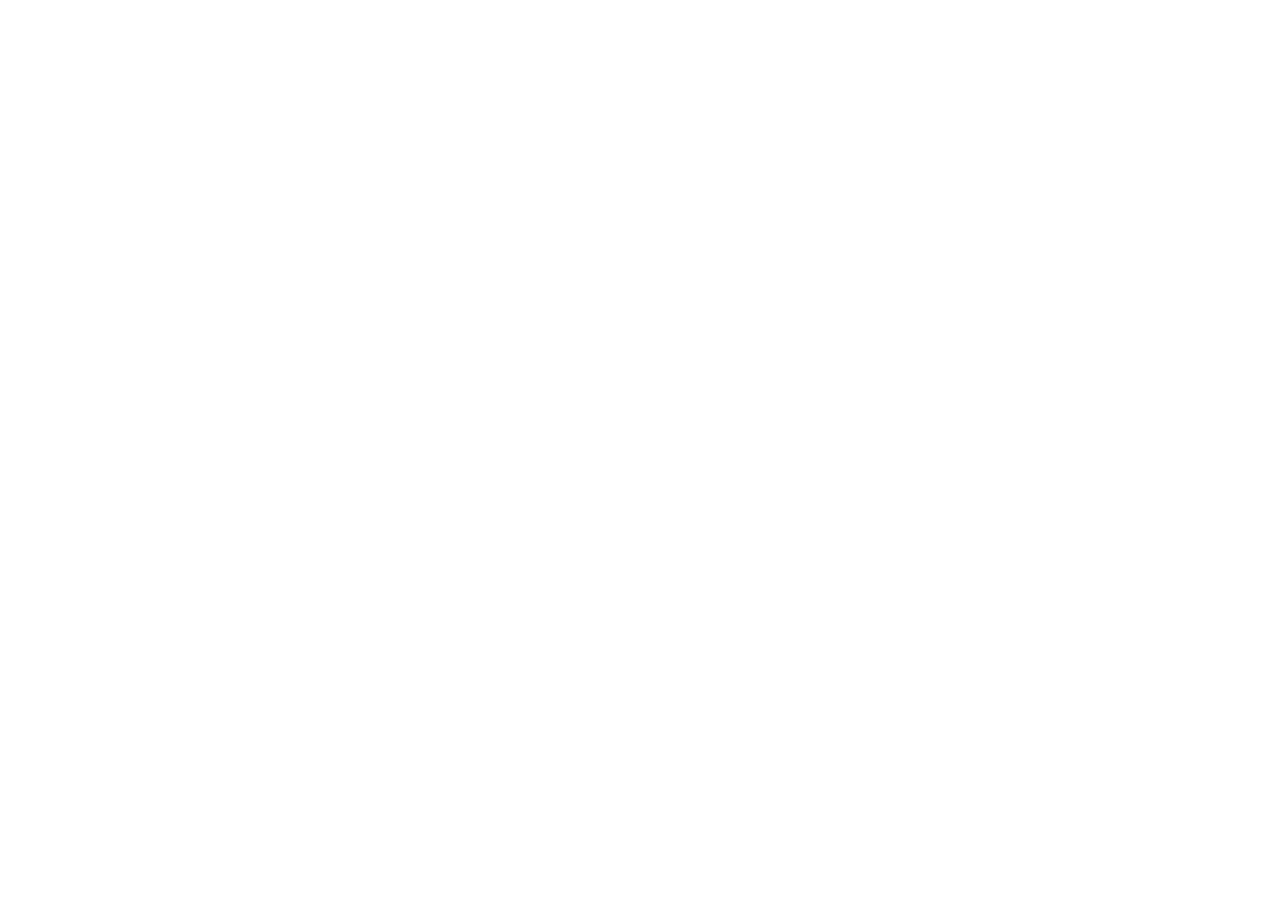
==== about.html @ 393b021d "Initial Commit" ====
<!DOCTYPE html>
<html lang="en">

<head>
    <meta charset="UTF-8">
    <meta name="viewport" content="width=device-width, initial-scale=1.0">
    <title>About</title>
    <link rel="stylesheet" href="css/reset.css">
    <link href="https://cdn.jsdelivr.net/npm/bootstrap@5.3.8/dist/css/bootstrap.min.css" rel="stylesheet"
        integrity="sha384-sRIl4kxILFvY47J16cr9ZwB07vP4J8+LH7qKQnuqkuIAvNWLzeN8tE5YBujZqJLB" crossorigin="anonymous">
    <link rel="stylesheet" href="css/main.css">
</head>

<body>

</body>

<script src="https://cdn.jsdelivr.net/npm/bootstrap@5.3.8/dist/js/bootstrap.bundle.min.js"
    integrity="sha384-FKyoEForCGlyvwx9Hj09JcYn3nv7wiPVlz7YYwJrWVcXK/BmnVDxM+D2scQbITxI"
    crossorigin="anonymous">
</script>

</html>
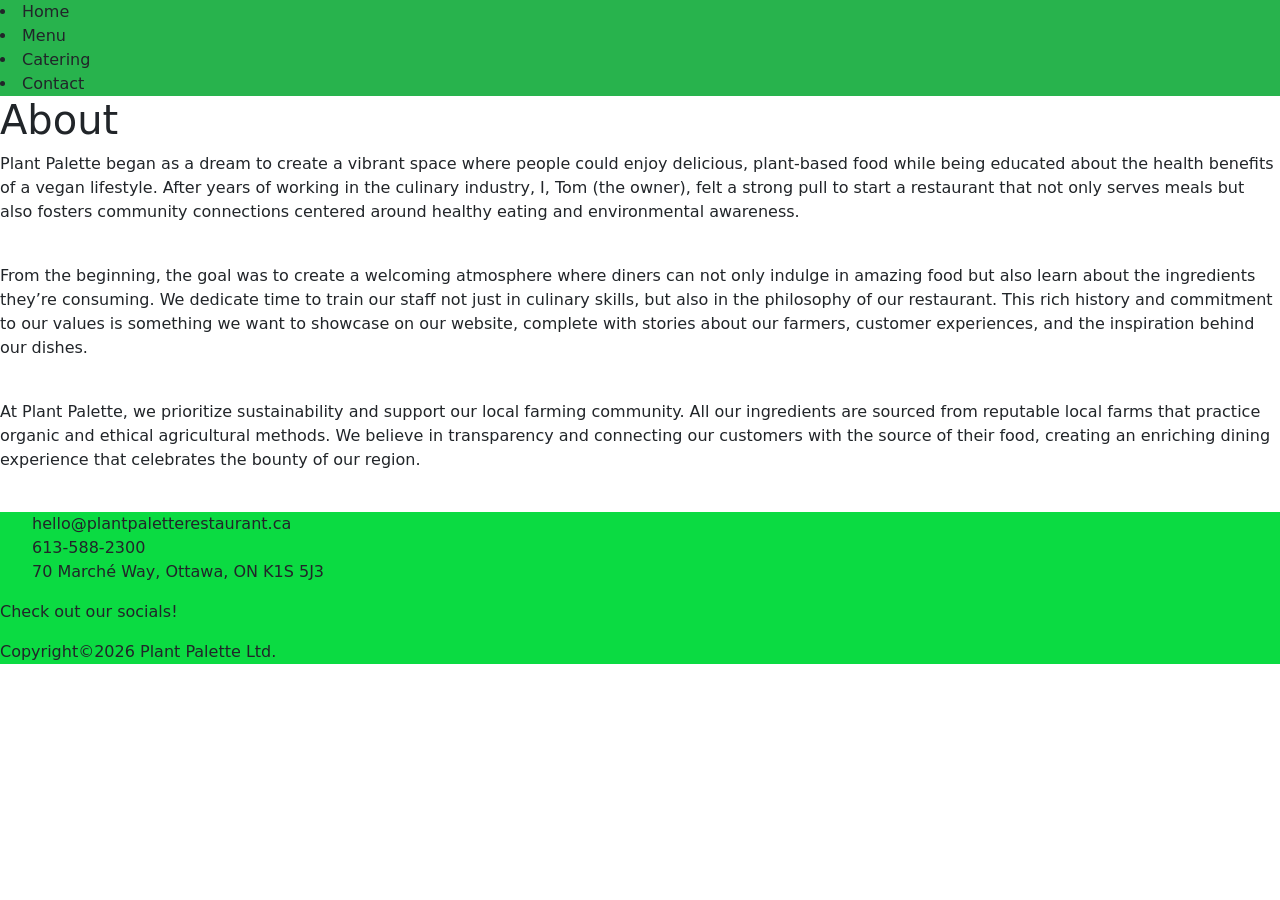
==== commit 25c29b80: "Ugh" ====
--- a/about.html
+++ b/about.html
@@ -12,12 +12,111 @@
 </head>
 
 <body>
+    <header>
+        <div>
 
+        </div>
+
+        <nav>
+            <li>Home</li>
+            <li>Menu</li>
+            <li>Catering</li>
+            <li>Contact</li>
+        </nav>
+    </header>
+
+    <main>
+        <section id="top-banner">
+            <h1>About</h1>
+        </section>
+
+        <section id="history">
+            <div>
+                <div>
+                    <p>
+                        Plant Palette began as a dream to create a vibrant space where people could enjoy delicious,
+                        plant-based food while being educated about the health benefits of a vegan lifestyle. After
+                        years of
+                        working in the culinary industry, I, Tom (the owner), felt a strong pull to start a restaurant
+                        that
+                        not only serves meals but also fosters community connections centered around healthy eating and
+                        environmental awareness.
+                    </p>
+                </div>
+
+                <div>
+                    <img src="" alt="">
+                </div>
+            </div>
+        </section>
+
+        <section id="mission">
+            <div>
+                <div>
+                    <p>
+                        From the beginning, the goal was to create a welcoming atmosphere where diners can not only
+                        indulge
+                        in amazing food but also learn about the ingredients they’re consuming. We dedicate time to
+                        train
+                        our staff not just in culinary skills, but also in the philosophy of our restaurant. This rich
+                        history and commitment to our values is something we want to showcase on our website, complete
+                        with
+                        stories about our farmers, customer experiences, and the inspiration behind our dishes.
+                    </p>
+                </div>
+
+                <div>
+                    <img src="" alt="">
+                </div>
+            </div>
+        </section>
+
+        <section id="sourcing">
+            <div>
+                <div>
+                    <p>
+                        At Plant Palette, we prioritize sustainability and support our local farming community. All our
+                        ingredients are sourced from reputable local farms that practice organic and ethical
+                        agricultural
+                        methods. We believe in transparency and connecting our customers with the source of their food,
+                        creating an enriching dining experience that celebrates the bounty of our region.
+                    </p>
+                </div>
+
+                <div>
+                    <img src="" alt="">
+                </div>
+            </div>
+        </section>
+    </main>
+
+    <footer>
+        <div>
+            <div>
+                <ul>
+                    <li>hello@plantpaletterestaurant.ca</li>
+                    <li>613-588-2300</li>
+                    <li>70 Marché Way, Ottawa, ON K1S 5J3</li>
+                </ul>
+            </div>
+
+            <div>
+                <p>Check out our socials!</p>
+
+                <div>
+
+                </div>
+            </div>
+
+            <div>
+                <p>Copyright©2026 Plant Palette Ltd.</p>
+            </div>
+        </div>
+    </footer>
 </body>
 
 <script src="https://cdn.jsdelivr.net/npm/bootstrap@5.3.8/dist/js/bootstrap.bundle.min.js"
-    integrity="sha384-FKyoEForCGlyvwx9Hj09JcYn3nv7wiPVlz7YYwJrWVcXK/BmnVDxM+D2scQbITxI"
-    crossorigin="anonymous">
-</script>
+    integrity="sha384-FKyoEForCGlyvwx9Hj09JcYn3nv7wiPVlz7YYwJrWVcXK/BmnVDxM+D2scQbITxI" crossorigin="anonymous">
+    </script>
 
 </html>
--- a/css/main.css
+++ b/css/main.css
@@ -0,0 +1,16 @@
+:root{
+    --light-green: #0BDB42;
+    --dark-green: #28B34D;
+}
+
+img{
+    width: 100%;
+}
+
+header, footer{
+    background-color: var(--light-green);
+}
+
+nav{
+    background-color: var(--dark-green);
+}
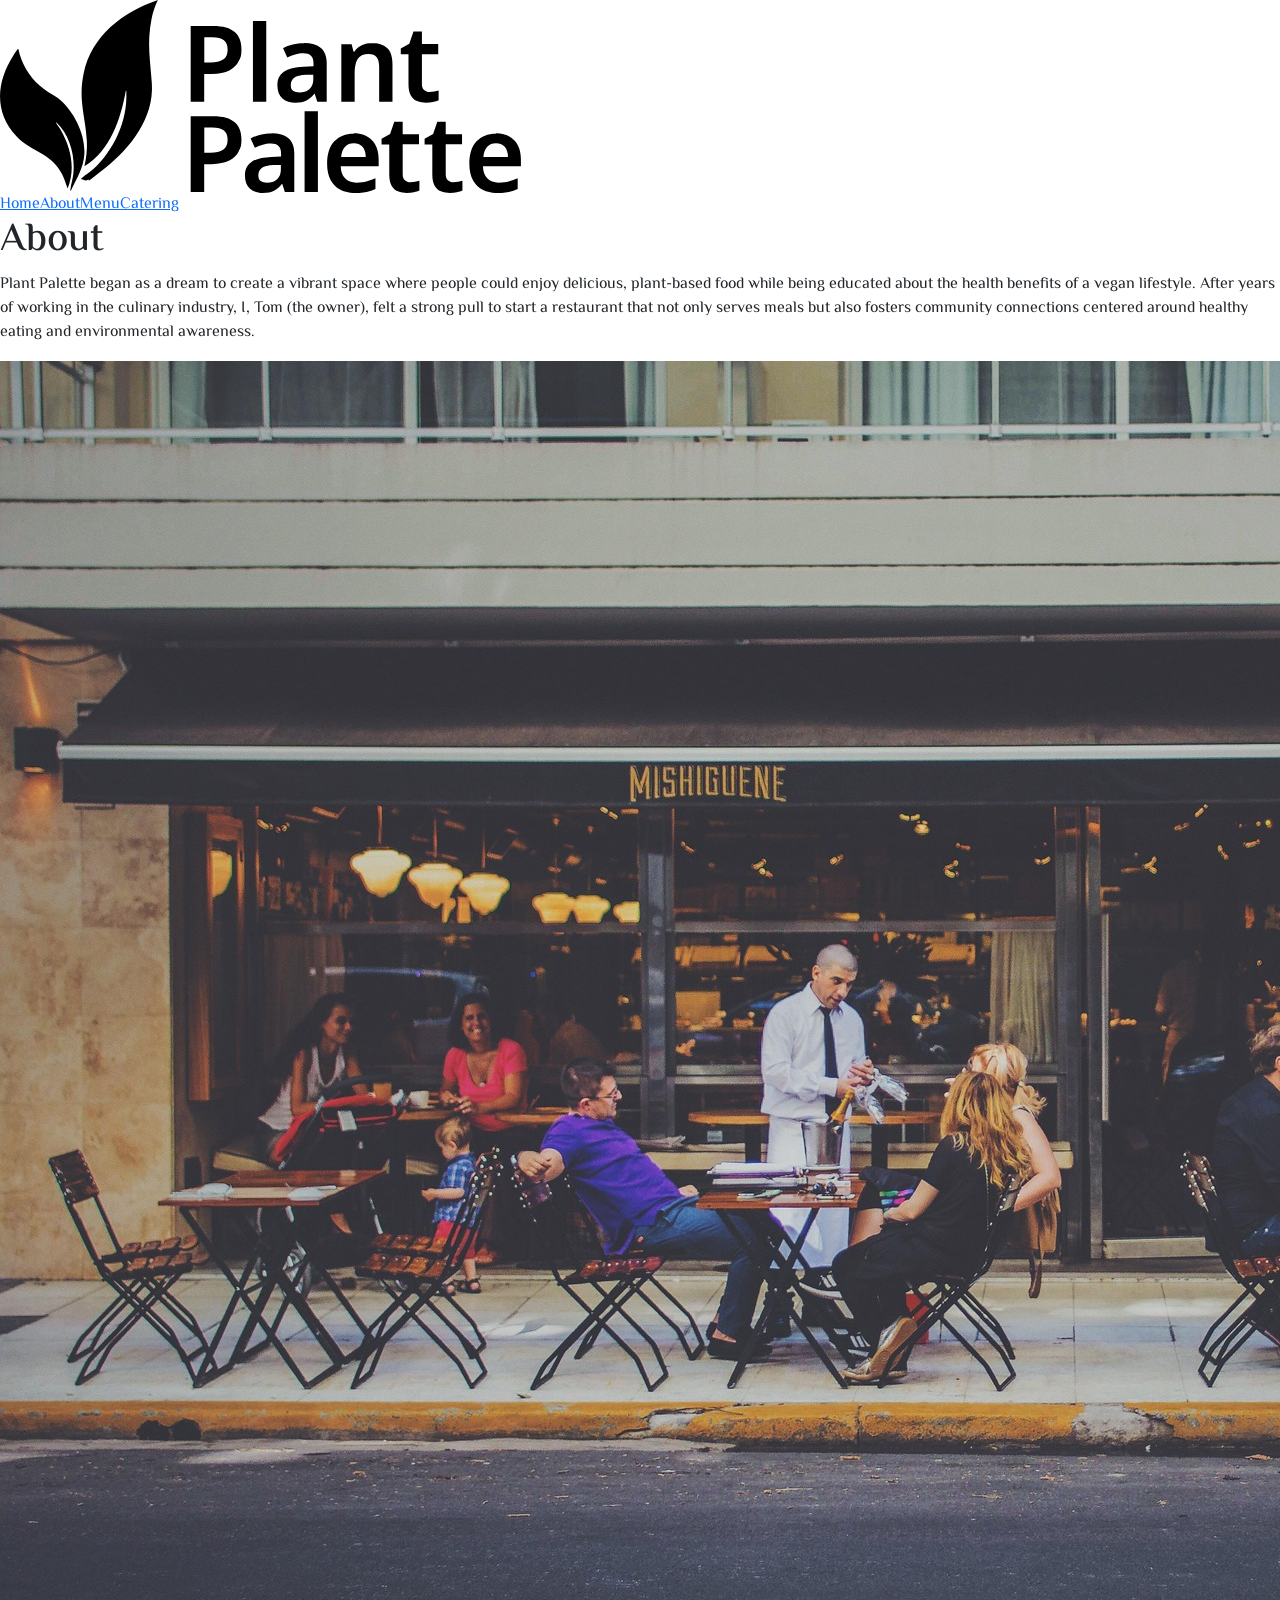
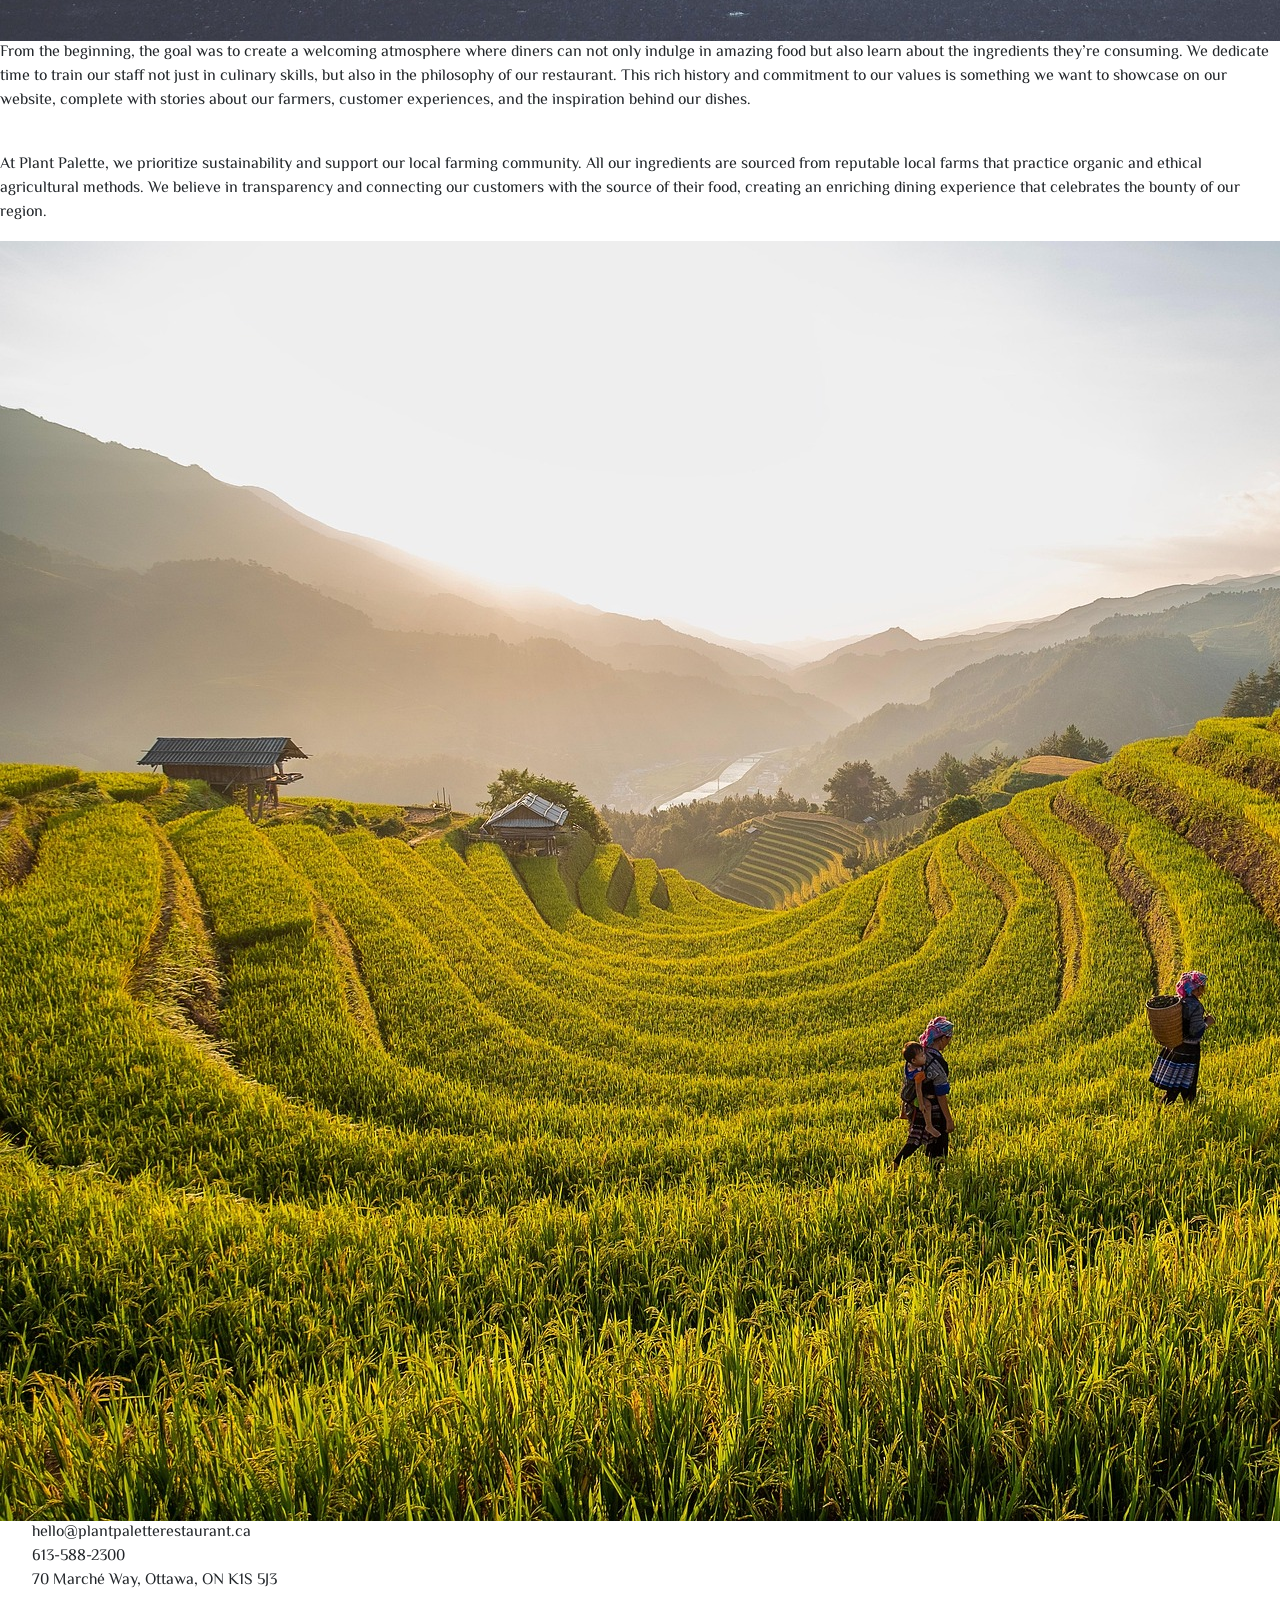
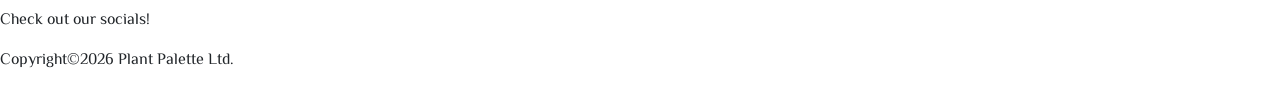
==== commit e3db9634: "Removed all CSS/Bootstrap. Was probably crap anyways" ====
--- a/about.html
+++ b/about.html
@@ -2,6 +2,9 @@
 <html lang="en">
 
 <head>
+    <link rel="preconnect" href="https://fonts.googleapis.com">
+    <link rel="preconnect" href="https://fonts.gstatic.com" crossorigin>
+    <link href="https://fonts.googleapis.com/css2?family=El+Messiri:wght@400..700&display=swap" rel="stylesheet">
     <meta charset="UTF-8">
     <meta name="viewport" content="width=device-width, initial-scale=1.0">
     <title>About</title>
@@ -14,14 +17,14 @@
 <body>
     <header>
         <div>
-
+            <img src="images/logo-plant-palette.svg" alt="">
         </div>
 
-        <nav>
-            <li>Home</li>
-            <li>Menu</li>
-            <li>Catering</li>
-            <li>Contact</li>
+        <nav class="nav">
+            <a href="index.html">Home</a>
+            <a href="about.html">About</a>
+            <a href="menu.html">Menu</a>
+            <a href="menu.html">Catering</a>
         </nav>
     </header>
 
@@ -45,7 +48,7 @@
                 </div>
 
                 <div>
-                    <img src="" alt="">
+                    <img src="images/pexels-outdoor-dining-1846137_1920.jpg" alt="">
                 </div>
             </div>
         </section>
@@ -66,7 +69,7 @@
                 </div>
 
                 <div>
-                    <img src="" alt="">
+                    <img src="images/yamu_jay-friends-selfie-9129598.jpg" alt="">
                 </div>
             </div>
         </section>
@@ -84,7 +87,7 @@
                 </div>
 
                 <div>
-                    <img src="" alt="">
+                    <img src="images/tieubaotruong-chilli-9202873_1920.jpg" alt="">
                 </div>
             </div>
         </section>
--- a/css/main.css
+++ b/css/main.css
@@ -1,16 +1,6 @@
-:root{
+:root {
     --light-green: #0BDB42;
     --dark-green: #28B34D;
-}
 
-img{
-    width: 100%;
-}
-
-header, footer{
-    background-color: var(--light-green);
-}
-
-nav{
-    background-color: var(--dark-green);
+    --bs-body-font-family: "El Messiri", sans-serif;
 }
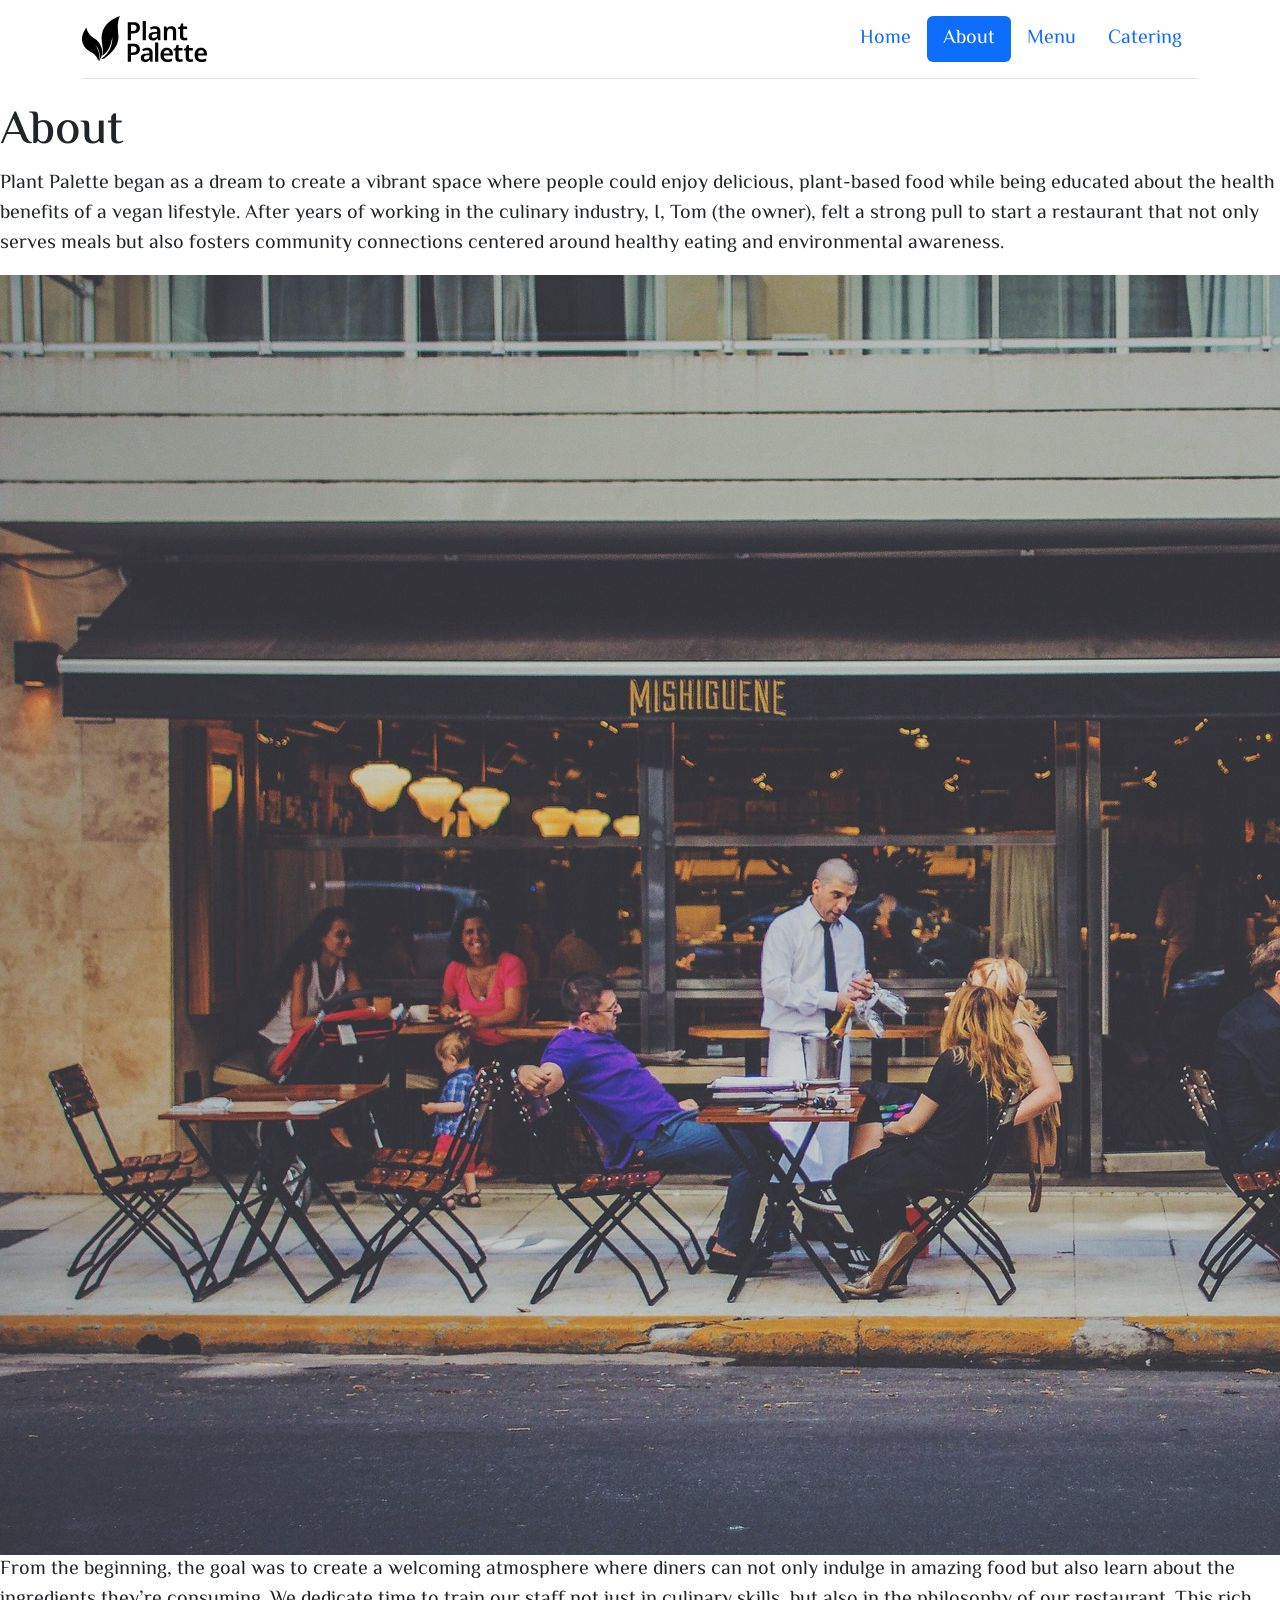
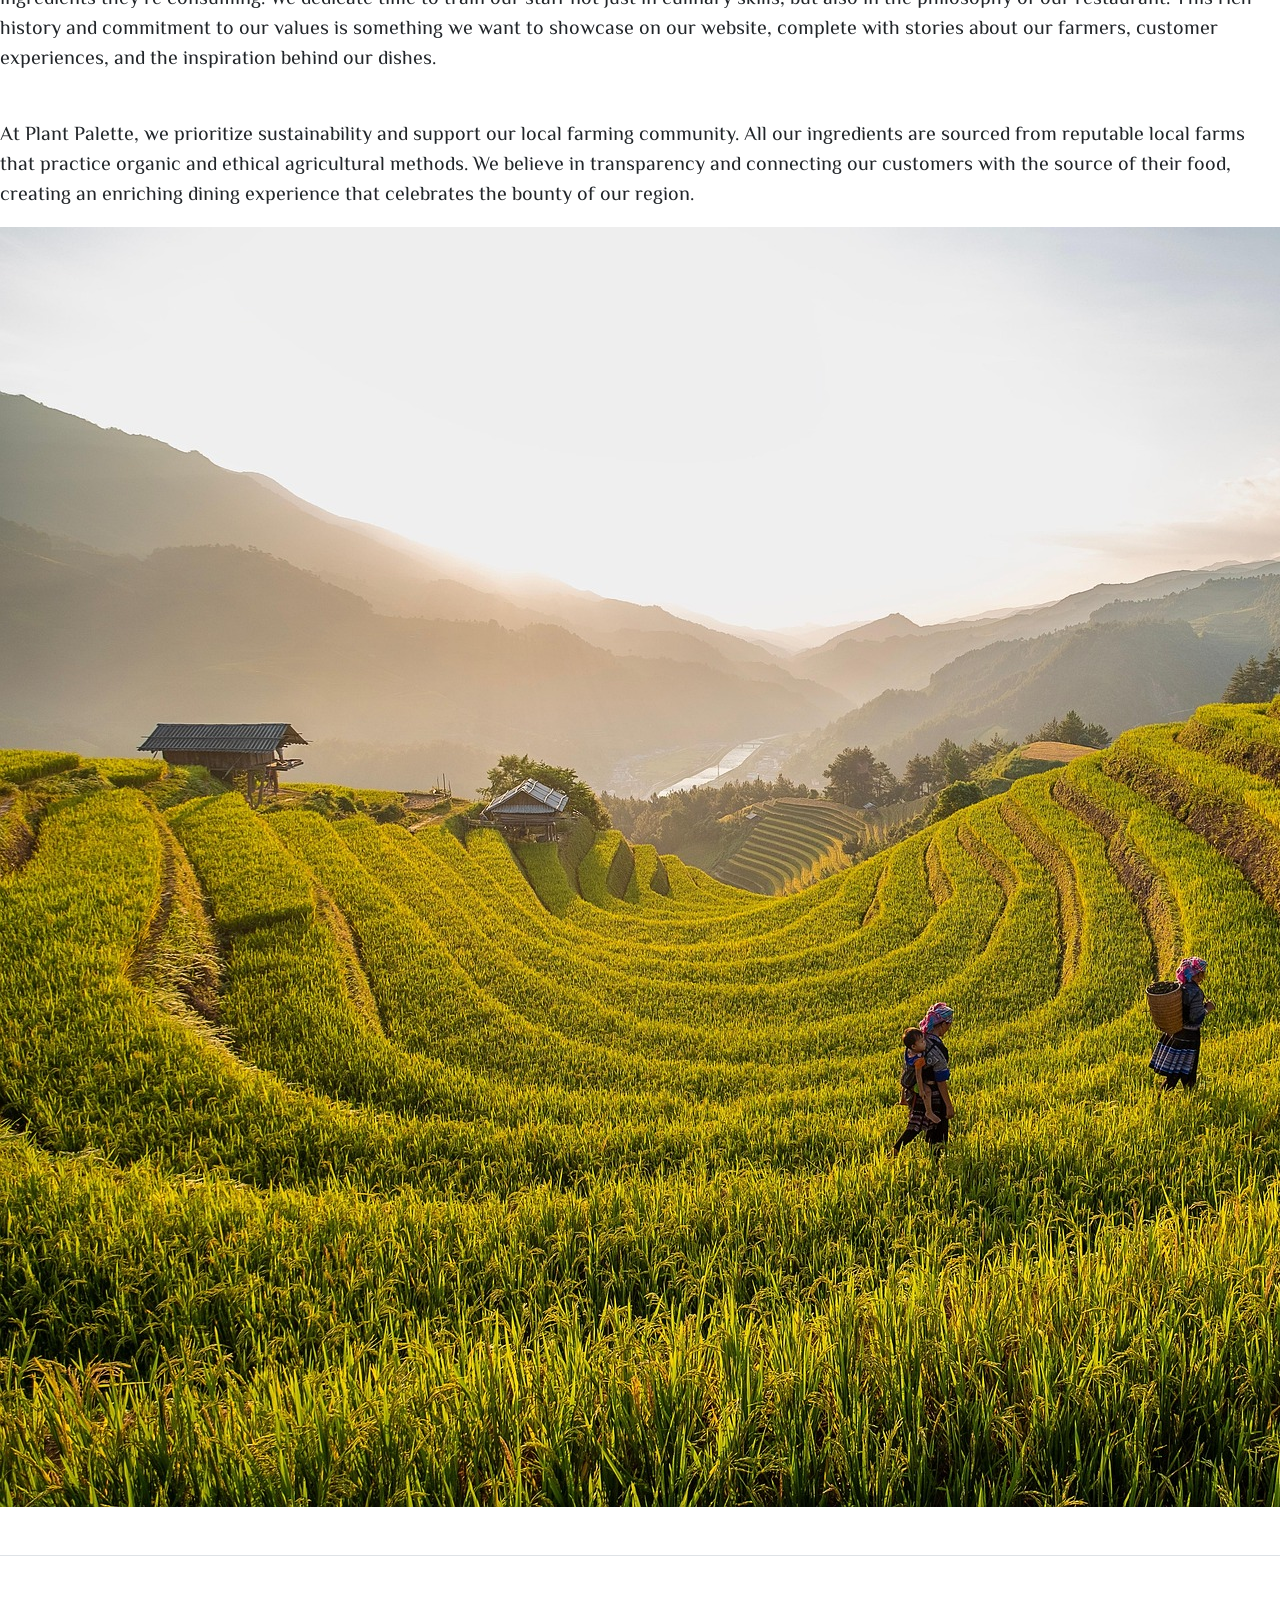
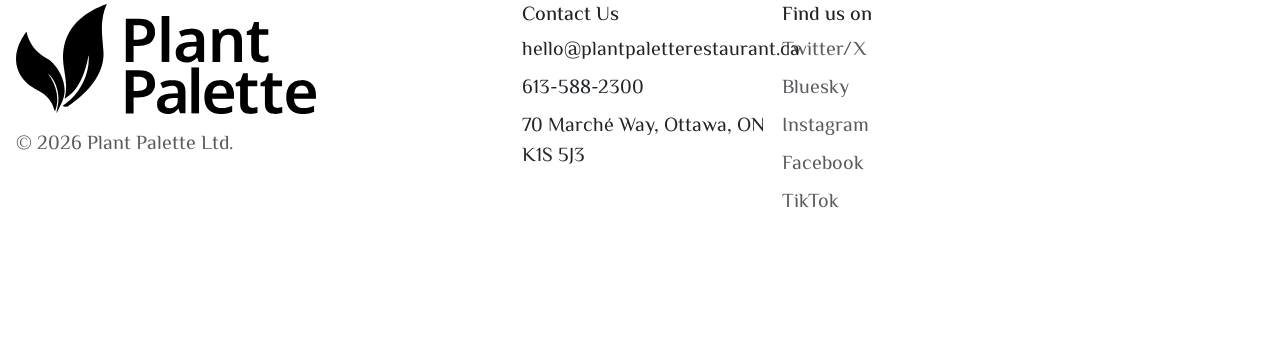
==== commit 1db4163a: "Fucked with various shit" ====
--- a/about.html
+++ b/about.html
@@ -15,18 +15,20 @@
 </head>
 
 <body>
-    <header>
-        <div>
-            <img src="images/logo-plant-palette.svg" alt="">
-        </div>
-
-        <nav class="nav">
-            <a href="index.html">Home</a>
-            <a href="about.html">About</a>
-            <a href="menu.html">Menu</a>
-            <a href="menu.html">Catering</a>
-        </nav>
-    </header>
+    <div class="container">
+        <header class="d-flex flex-wrap justify-content-center py-3 mb-4 border-bottom bg-primary">
+            <a href="index.html"
+                class="d-flex align-items-center mb-3 mb-md-0 me-md-auto link-body-emphasis text-decoration-none">
+                <img src="images/logo-plant-palette.svg" alt="Plant Palette" width="125">
+            </a>
+            <ul class="nav nav-pills">
+                <li class="nav-item"><a href="index.html" class="nav-link" aria-current="page">Home</a></li>
+                <li class="nav-item"><a href="about.html" class="nav-link active">About</a></li>
+                <li class="nav-item"><a href="menu.html" class="nav-link">Menu</a></li>
+                <li class="nav-item"><a href="menu.html" class="nav-link">Catering</a></li>
+            </ul>
+        </header>
+    </div>
 
     <main>
         <section id="top-banner">
@@ -93,27 +95,32 @@
         </section>
     </main>
 
-    <footer>
-        <div>
-            <div>
-                <ul>
-                    <li>hello@plantpaletterestaurant.ca</li>
-                    <li>613-588-2300</li>
-                    <li>70 Marché Way, Ottawa, ON K1S 5J3</li>
-                </ul>
-            </div>
-
-            <div>
-                <p>Check out our socials!</p>
-
-                <div>
-
-                </div>
-            </div>
-
-            <div>
-                <p>Copyright©2026 Plant Palette Ltd.</p>
-            </div>
+    <footer class="row row-cols-1 row-cols-sm-2 row-cols-md-5 py-5 my-5 border-top">
+        <div class="col mb-3">
+            <a href="index.html"
+                class="d-flex align-items-center ms-3 mb-3 me-auto link-body-emphasis text-decoration-none">
+                <img src="images/logo-plant-palette.svg" alt="Plant Palette" width="300">
+            </a>
+            <p class="text-body-secondary ms-3">© 2026 Plant Palette Ltd.</p>
+        </div>
+        <div class="col mb-3"></div>
+        <div class="col mb-3">
+            <h5>Contact Us</h5>
+            <ul class="nav flex-column">
+                <li class="mb-2">hello@plantpaletterestaurant.ca</li>
+                <li class="mb-2">613-588-2300</li>
+                <li class="mb-2">70 Marché Way, Ottawa, ON K1S 5J3</li>
+            </ul>
+        </div>
+        <div class="col mb-3">
+            <h5>Find us on</h5>
+            <ul class="nav flex-column">
+                <li class="nav-item mb-2"><a href="https://x.com" class="nav-link p-0 text-body-secondary">Twitter/X</a></li>
+                <li class="nav-item mb-2"><a href="https://bsky.app" class="nav-link p-0 text-body-secondary">Bluesky</a></li>
+                <li class="nav-item mb-2"><a href="https://instagram.com" class="nav-link p-0 text-body-secondary">Instagram</a></li>
+                <li class="nav-item mb-2"><a href="https://facebook.com" class="nav-link p-0 text-body-secondary">Facebook</a></li>
+                <li class="nav-item mb-2"><a href="https://tiktok.com" class="nav-link p-0 text-body-secondary">TikTok</a></li>
+            </ul>
         </div>
     </footer>
 </body>
--- a/css/main.css
+++ b/css/main.css
@@ -1,6 +1,21 @@
 :root {
-    --light-green: #0BDB42;
-    --dark-green: #28B34D;
+    --bs-primary: #0BDB42;
+    --bs-primary-rgb: rgb(11, 219, 66);
+}
 
-    --bs-body-font-family: "El Messiri", sans-serif;
+h1, .h1{
+    font-size: 2.986rem;
+}
+
+h2, .h2{
+    font-size: 2.488rem;
+}
+
+h3, .h3{
+    font-size: 2.074rem;
+}
+
+body{
+    font-family: "El Messiri", sans-serif;
+    font-size: 20px;
 }
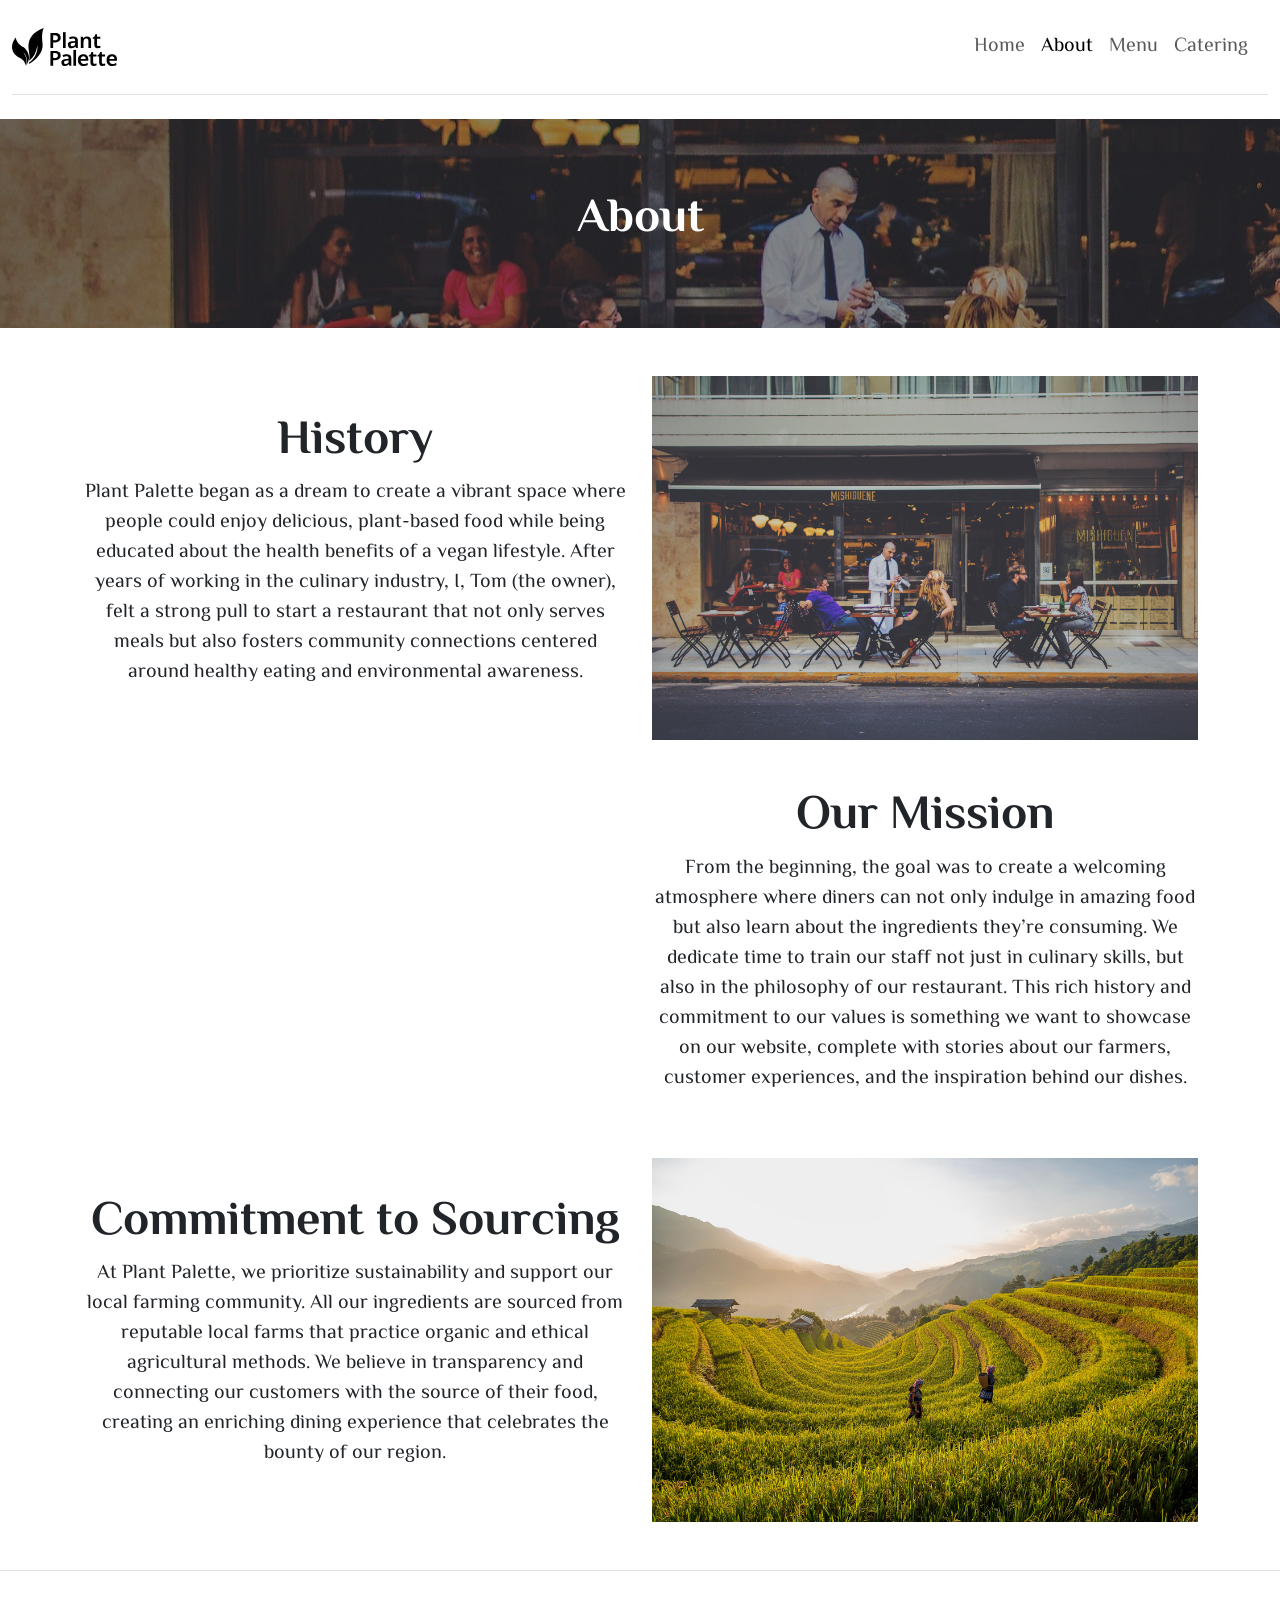
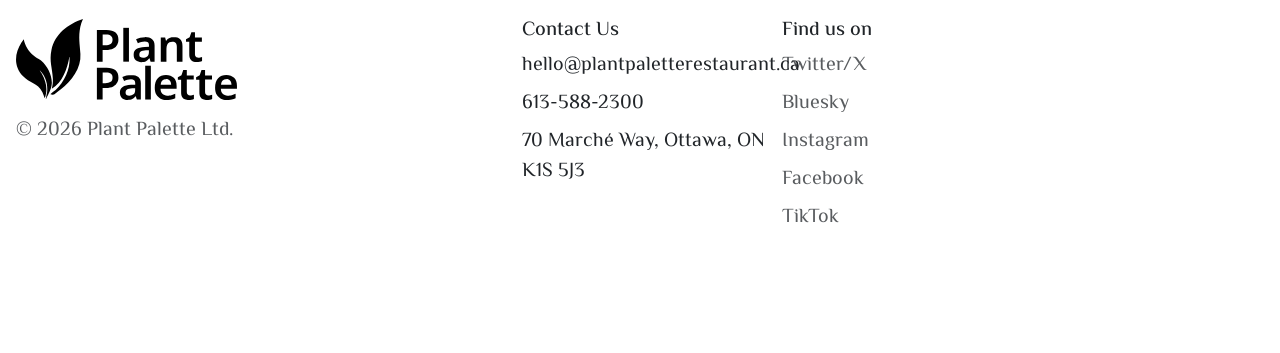
==== commit 4f657b55: "Various changes too long to list" ====
--- a/about.html
+++ b/about.html
@@ -15,81 +15,109 @@
 </head>
 
 <body>
-    <div class="container">
-        <header class="d-flex flex-wrap justify-content-center py-3 mb-4 border-bottom bg-primary">
+    <div class="container-fluid">
+        <header class="d-flex flex-wrap justify-content-center py-3 mb-4 border-bottom">
             <a href="index.html"
-                class="d-flex align-items-center mb-3 mb-md-0 me-md-auto link-body-emphasis text-decoration-none">
-                <img src="images/logo-plant-palette.svg" alt="Plant Palette" width="125">
+                class="d-flex align-items-center mb-3 mb-md-0 me-md-auto link-body-emphasis text-decoration-none col-1">
+                <img src="images/logo-plant-palette.svg" alt="Plant Palette">
             </a>
-            <ul class="nav nav-pills">
-                <li class="nav-item"><a href="index.html" class="nav-link" aria-current="page">Home</a></li>
-                <li class="nav-item"><a href="about.html" class="nav-link active">About</a></li>
-                <li class="nav-item"><a href="menu.html" class="nav-link">Menu</a></li>
-                <li class="nav-item"><a href="menu.html" class="nav-link">Catering</a></li>
-            </ul>
+            <nav class="navbar navbar-expand-md">
+                <div class="container-fluid">
+                    <button class="navbar-toggler" type="button" data-bs-toggle="collapse"
+                        data-bs-target="#navbarsExample04" aria-expanded="false" aria-label="Toggle navigation">
+                        <span class="navbar-toggler-icon"></span>
+                    </button>
+                    <div class="collapse navbar-collapse" id="navbarsExample04">
+                        <ul class="navbar-nav me-auto mb-2 mb-md-0">
+                            <li class="nav-item"> <a class="nav-link" href="index.html">Home</a> </li>
+                            <li class="nav-item"> <a class="nav-link active" aria-current="page"
+                                    href="about.html">About</a> </li>
+                            <li class="nav-item"> <a class="nav-link" href="menu.html">Menu</a> </li>
+                            <li class="nav-item"> <a class="nav-link" href="menu.html">Catering</a> </li>
+                        </ul>
+                    </div>
+                </div>
+            </nav>
         </header>
     </div>
 
     <main>
-        <section id="top-banner">
-            <h1>About</h1>
+        <section id="top-banner" class="text-white py-4">
+            <div class="container text-center py-5">
+                <h1>About</h1>
+            </div>
         </section>
 
-        <section id="history">
-            <div>
-                <div>
-                    <p>
-                        Plant Palette began as a dream to create a vibrant space where people could enjoy delicious,
-                        plant-based food while being educated about the health benefits of a vegan lifestyle. After
-                        years of
-                        working in the culinary industry, I, Tom (the owner), felt a strong pull to start a restaurant
-                        that
-                        not only serves meals but also fosters community connections centered around healthy eating and
-                        environmental awareness.
-                    </p>
-                </div>
+        <section id="history" class="my-5 text-center">
+            <div class="container">
+                <div class="row row-cols-2 align-items-center">
+                    <div class="col">
+                        <h1>History</h1>
+                        <p>
+                            Plant Palette began as a dream to create a vibrant space where people could enjoy delicious,
+                            plant-based food while being educated about the health benefits of a vegan lifestyle. After
+                            years of
+                            working in the culinary industry, I, Tom (the owner), felt a strong pull to start a
+                            restaurant
+                            that
+                            not only serves meals but also fosters community connections centered around healthy eating
+                            and
+                            environmental awareness.
+                        </p>
+                    </div>
 
-                <div>
-                    <img src="images/pexels-outdoor-dining-1846137_1920.jpg" alt="">
+                    <div class="col">
+                        <img src="images/pexels-outdoor-dining-1846137_1920.jpg" alt="">
+                    </div>
                 </div>
             </div>
         </section>
 
-        <section id="mission">
-            <div>
-                <div>
-                    <p>
-                        From the beginning, the goal was to create a welcoming atmosphere where diners can not only
-                        indulge
-                        in amazing food but also learn about the ingredients they’re consuming. We dedicate time to
-                        train
-                        our staff not just in culinary skills, but also in the philosophy of our restaurant. This rich
-                        history and commitment to our values is something we want to showcase on our website, complete
-                        with
-                        stories about our farmers, customer experiences, and the inspiration behind our dishes.
-                    </p>
-                </div>
+        <section id="mission" class="my-5 text-center">
+            <div class="container">
+                <div class="row row-cols-2 flex-row-reverse align-items-center">
+                    <div>
+                        <h1>Our Mission</h1>
+                        <p>
+                            From the beginning, the goal was to create a welcoming atmosphere where diners can not only
+                            indulge
+                            in amazing food but also learn about the ingredients they’re consuming. We dedicate time to
+                            train
+                            our staff not just in culinary skills, but also in the philosophy of our restaurant. This
+                            rich
+                            history and commitment to our values is something we want to showcase on our website,
+                            complete
+                            with
+                            stories about our farmers, customer experiences, and the inspiration behind our dishes.
+                        </p>
+                    </div>
 
-                <div>
-                    <img src="images/yamu_jay-friends-selfie-9129598.jpg" alt="">
+                    <div>
+                        <img src="images/yamu_jay-friends-selfie-9129598.jpg" alt="">
+                    </div>
                 </div>
             </div>
         </section>
 
-        <section id="sourcing">
-            <div>
-                <div>
-                    <p>
-                        At Plant Palette, we prioritize sustainability and support our local farming community. All our
-                        ingredients are sourced from reputable local farms that practice organic and ethical
-                        agricultural
-                        methods. We believe in transparency and connecting our customers with the source of their food,
-                        creating an enriching dining experience that celebrates the bounty of our region.
-                    </p>
-                </div>
+        <section id="sourcing" class="my-5 text-center">
+            <div class="container">
+                <div class="row row-cols-2 align-items-center">
+                    <div>
+                        <h1>Commitment to Sourcing</h1>
+                        <p>
+                            At Plant Palette, we prioritize sustainability and support our local farming community. All
+                            our
+                            ingredients are sourced from reputable local farms that practice organic and ethical
+                            agricultural
+                            methods. We believe in transparency and connecting our customers with the source of their
+                            food,
+                            creating an enriching dining experience that celebrates the bounty of our region.
+                        </p>
+                    </div>
 
-                <div>
-                    <img src="images/tieubaotruong-chilli-9202873_1920.jpg" alt="">
+                    <div>
+                        <img src="images/tieubaotruong-chilli-9202873_1920.jpg" alt="">
+                    </div>
                 </div>
             </div>
         </section>
@@ -115,11 +143,16 @@
         <div class="col mb-3">
             <h5>Find us on</h5>
             <ul class="nav flex-column">
-                <li class="nav-item mb-2"><a href="https://x.com" class="nav-link p-0 text-body-secondary">Twitter/X</a></li>
-                <li class="nav-item mb-2"><a href="https://bsky.app" class="nav-link p-0 text-body-secondary">Bluesky</a></li>
-                <li class="nav-item mb-2"><a href="https://instagram.com" class="nav-link p-0 text-body-secondary">Instagram</a></li>
-                <li class="nav-item mb-2"><a href="https://facebook.com" class="nav-link p-0 text-body-secondary">Facebook</a></li>
-                <li class="nav-item mb-2"><a href="https://tiktok.com" class="nav-link p-0 text-body-secondary">TikTok</a></li>
+                <li class="nav-item mb-2"><a href="https://x.com" class="nav-link p-0 text-body-secondary">Twitter/X</a>
+                </li>
+                <li class="nav-item mb-2"><a href="https://bsky.app"
+                        class="nav-link p-0 text-body-secondary">Bluesky</a></li>
+                <li class="nav-item mb-2"><a href="https://instagram.com"
+                        class="nav-link p-0 text-body-secondary">Instagram</a></li>
+                <li class="nav-item mb-2"><a href="https://facebook.com"
+                        class="nav-link p-0 text-body-secondary">Facebook</a></li>
+                <li class="nav-item mb-2"><a href="https://tiktok.com"
+                        class="nav-link p-0 text-body-secondary">TikTok</a></li>
             </ul>
         </div>
     </footer>
--- a/css/main.css
+++ b/css/main.css
@@ -3,8 +3,25 @@
     --bs-primary-rgb: rgb(11, 219, 66);
 }
 
+#ingredients-banner{
+    background-image: 
+    linear-gradient(rgba(0, 0, 0, 0.33), rgba(0, 0, 0, 0.33)), 
+    url('../images/congerdesign-vegetables-752153_1920.jpg');
+
+    background-position: 0% 36%;
+}
+
+#top-banner{
+    background-image: 
+    linear-gradient(rgba(0, 0, 0, 0.33), rgba(0, 0, 0, 0.33)), 
+    url('../images/pexels-outdoor-dining-1846137_1920.jpg');
+
+    background-position: 0% 50%;
+}
+
 h1, .h1{
     font-size: 2.986rem;
+    font-weight: bold;
 }
 
 h2, .h2{
@@ -18,4 +35,8 @@
 body{
     font-family: "El Messiri", sans-serif;
     font-size: 20px;
+}
+
+img{
+    width: 100%;
 }
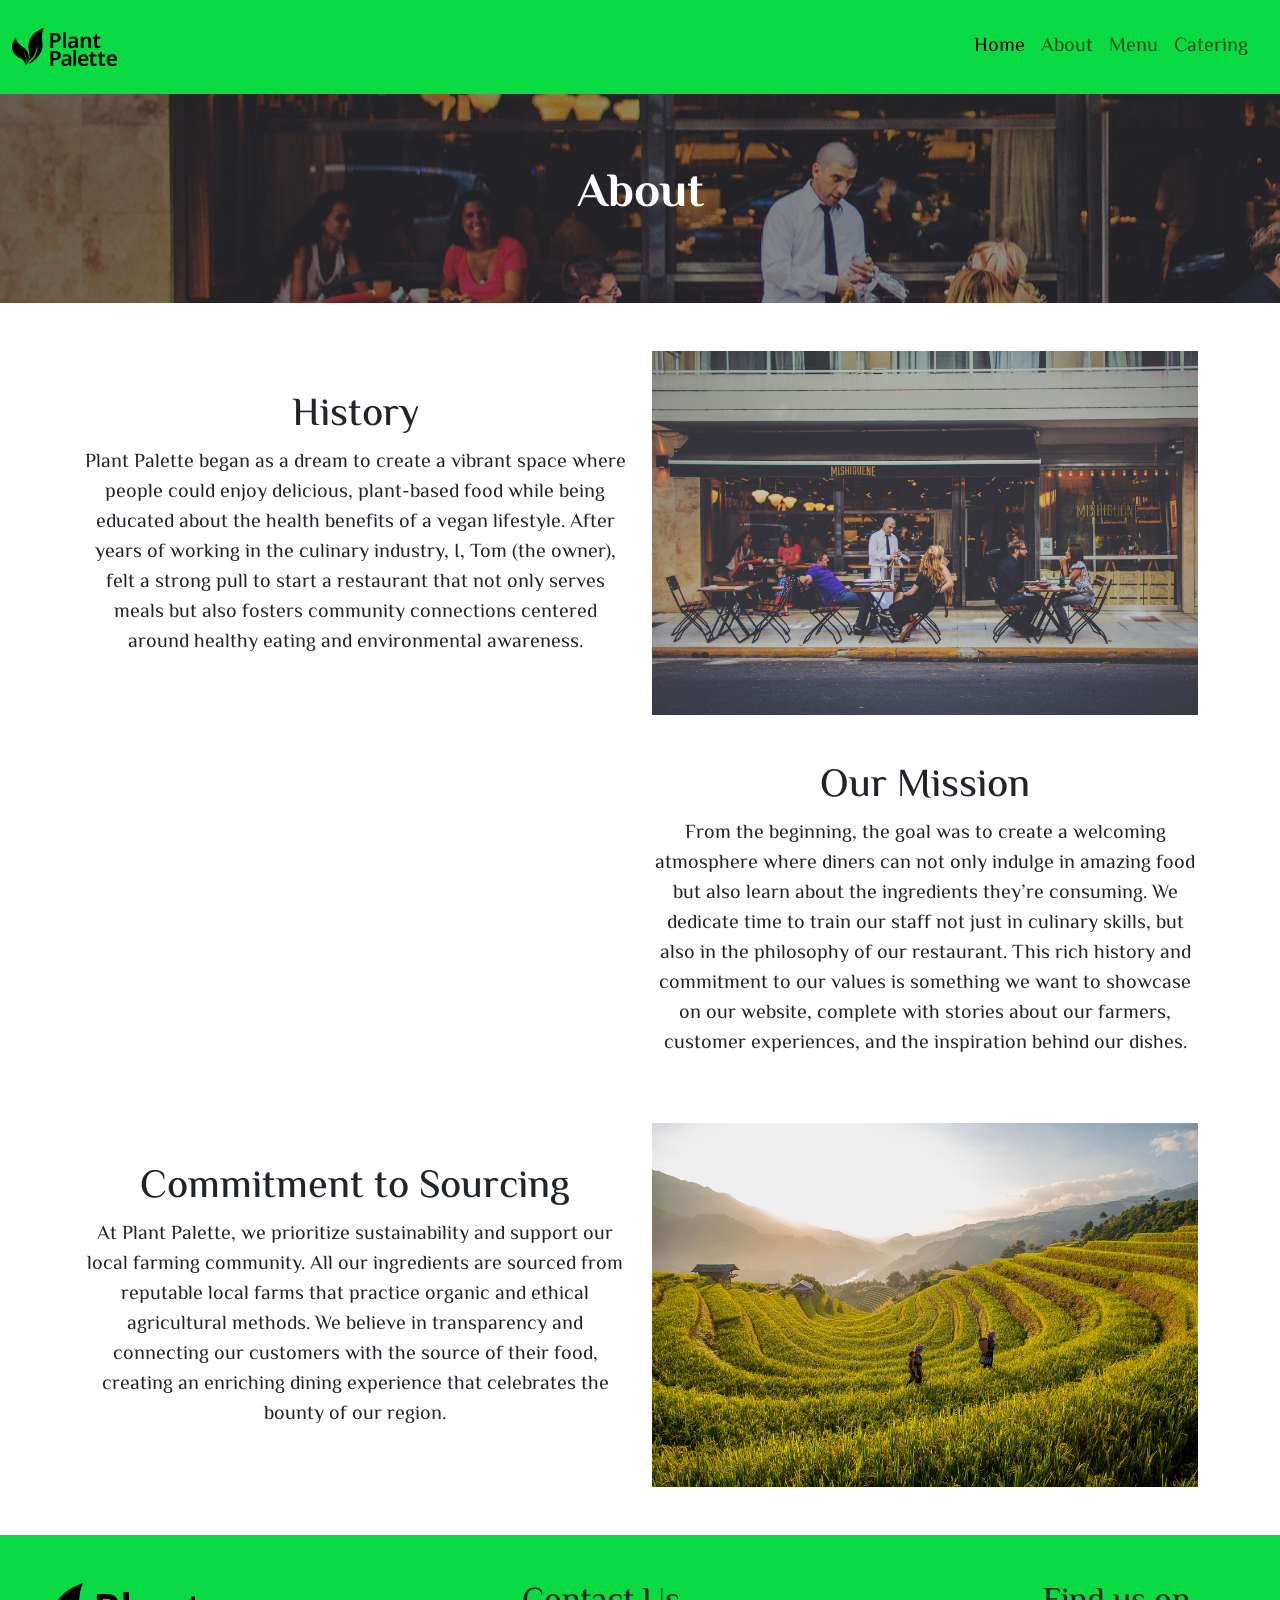
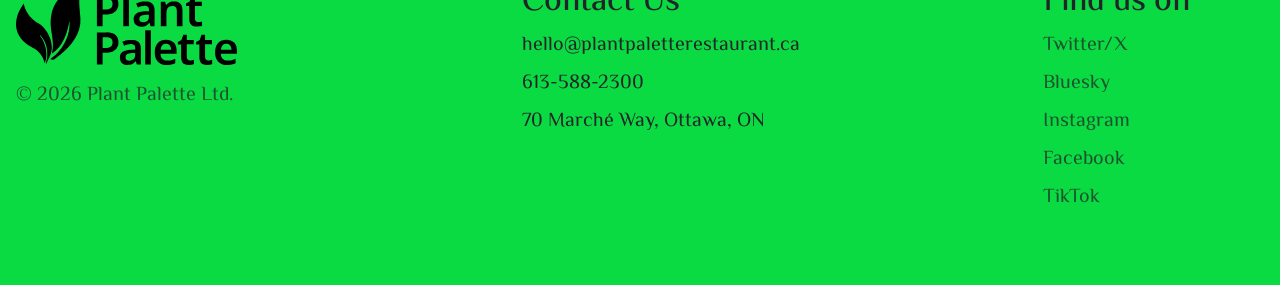
==== commit ebaf7762: "I think I quit" ====
--- a/about.html
+++ b/about.html
@@ -12,13 +12,14 @@
     <link href="https://cdn.jsdelivr.net/npm/bootstrap@5.3.8/dist/css/bootstrap.min.css" rel="stylesheet"
         integrity="sha384-sRIl4kxILFvY47J16cr9ZwB07vP4J8+LH7qKQnuqkuIAvNWLzeN8tE5YBujZqJLB" crossorigin="anonymous">
     <link rel="stylesheet" href="css/main.css">
+    <link rel="icon" href="images/acdSQG.png">
 </head>
 
 <body>
-    <div class="container-fluid">
-        <header class="d-flex flex-wrap justify-content-center py-3 mb-4 border-bottom">
+    <div class="container-fluid bg-primary">
+        <header class="d-flex flex-wrap justify-content-center py-3">
             <a href="index.html"
-                class="d-flex align-items-center mb-3 mb-md-0 me-md-auto link-body-emphasis text-decoration-none col-1">
+                class="d-flex align-items-center mb-3 mb-md-0 me-md-auto link-body-emphasis text-decoration-none col-sm-3 col-md-2 col-lg-1">
                 <img src="images/logo-plant-palette.svg" alt="Plant Palette">
             </a>
             <nav class="navbar navbar-expand-md">
@@ -29,9 +30,9 @@
                     </button>
                     <div class="collapse navbar-collapse" id="navbarsExample04">
                         <ul class="navbar-nav me-auto mb-2 mb-md-0">
-                            <li class="nav-item"> <a class="nav-link" href="index.html">Home</a> </li>
                             <li class="nav-item"> <a class="nav-link active" aria-current="page"
-                                    href="about.html">About</a> </li>
+                                    href="index.html">Home</a> </li>
+                            <li class="nav-item"> <a class="nav-link" href="about.html">About</a> </li>
                             <li class="nav-item"> <a class="nav-link" href="menu.html">Menu</a> </li>
                             <li class="nav-item"> <a class="nav-link" href="menu.html">Catering</a> </li>
                         </ul>
@@ -42,17 +43,17 @@
     </div>
 
     <main>
-        <section id="top-banner" class="text-white py-4">
+        <section id="top-banner" class="text-white py-4 mb-5">
             <div class="container text-center py-5">
                 <h1>About</h1>
             </div>
         </section>
 
-        <section id="history" class="my-5 text-center">
+        <section id="history" class="mb-5 text-center">
             <div class="container">
                 <div class="row row-cols-2 align-items-center">
                     <div class="col">
-                        <h1>History</h1>
+                        <h2>History</h2>
                         <p>
                             Plant Palette began as a dream to create a vibrant space where people could enjoy delicious,
                             plant-based food while being educated about the health benefits of a vegan lifestyle. After
@@ -73,11 +74,11 @@
             </div>
         </section>
 
-        <section id="mission" class="my-5 text-center">
+        <section id="mission" class="mb-5 text-center">
             <div class="container">
                 <div class="row row-cols-2 flex-row-reverse align-items-center">
                     <div>
-                        <h1>Our Mission</h1>
+                        <h2>Our Mission</h2>
                         <p>
                             From the beginning, the goal was to create a welcoming atmosphere where diners can not only
                             indulge
@@ -99,11 +100,11 @@
             </div>
         </section>
 
-        <section id="sourcing" class="my-5 text-center">
+        <section id="sourcing" class="mb-5 text-center">
             <div class="container">
                 <div class="row row-cols-2 align-items-center">
                     <div>
-                        <h1>Commitment to Sourcing</h1>
+                        <h2>Commitment to Sourcing</h2>
                         <p>
                             At Plant Palette, we prioritize sustainability and support our local farming community. All
                             our
@@ -123,7 +124,7 @@
         </section>
     </main>
 
-    <footer class="row row-cols-1 row-cols-sm-2 row-cols-md-5 py-5 my-5 border-top">
+    <footer class="row row-cols-1 row-cols-sm-2 row-cols-md-5 py-5 bg-primary">
         <div class="col mb-3">
             <a href="index.html"
                 class="d-flex align-items-center ms-3 mb-3 me-auto link-body-emphasis text-decoration-none">
@@ -133,15 +134,16 @@
         </div>
         <div class="col mb-3"></div>
         <div class="col mb-3">
-            <h5>Contact Us</h5>
+            <h3>Contact Us</h3>
             <ul class="nav flex-column">
                 <li class="mb-2">hello@plantpaletterestaurant.ca</li>
                 <li class="mb-2">613-588-2300</li>
-                <li class="mb-2">70 Marché Way, Ottawa, ON K1S 5J3</li>
+                <li class="mb-2">70 Marché Way, Ottawa, ON</li>
             </ul>
         </div>
+        <div class="col mb-3"></div>
         <div class="col mb-3">
-            <h5>Find us on</h5>
+            <h3>Find us on</h3>
             <ul class="nav flex-column">
                 <li class="nav-item mb-2"><a href="https://x.com" class="nav-link p-0 text-body-secondary">Twitter/X</a>
                 </li>
@@ -156,10 +158,10 @@
             </ul>
         </div>
     </footer>
+
+    <script src="https://cdn.jsdelivr.net/npm/bootstrap@5.3.8/dist/js/bootstrap.bundle.min.js"
+        integrity="sha384-FKyoEForCGlyvwx9Hj09JcYn3nv7wiPVlz7YYwJrWVcXK/BmnVDxM+D2scQbITxI" crossorigin="anonymous">
+        </script>
 </body>
 
-<script src="https://cdn.jsdelivr.net/npm/bootstrap@5.3.8/dist/js/bootstrap.bundle.min.js"
-    integrity="sha384-FKyoEForCGlyvwx9Hj09JcYn3nv7wiPVlz7YYwJrWVcXK/BmnVDxM+D2scQbITxI" crossorigin="anonymous">
-    </script>
-
 </html>
--- a/css/main.css
+++ b/css/main.css
@@ -1,6 +1,6 @@
 :root {
     --bs-primary: #0BDB42;
-    --bs-primary-rgb: rgb(11, 219, 66);
+    --bs-primary-rgb: 11, 219, 66;
 }
 
 #ingredients-banner{
@@ -17,6 +17,24 @@
     url('../images/pexels-outdoor-dining-1846137_1920.jpg');
 
     background-position: 0% 50%;
+}
+
+.btn-primary {
+    --bs-btn-bg: #0d6efd;
+    --bs-btn-border-color: #0d6efd;
+    --bs-btn-hover-bg: #0b5ed7;
+    --bs-btn-hover-border-color: #0a58ca;
+    --bs-btn-active-bg: #0a58ca;
+    --bs-btn-active-border-color: #0a53be;
+}
+
+.btn-secondary {
+    --bs-btn-bg: #85AAF0;
+    --bs-btn-border-color: #ACC4F2;
+    --bs-btn-hover-bg: #6380b4;
+    --bs-btn-hover-border-color: #8ea5ce;
+    --bs-btn-active-bg: #4c628a;
+    --bs-btn-active-border-color: #607599;
 }
 
 h1, .h1{
